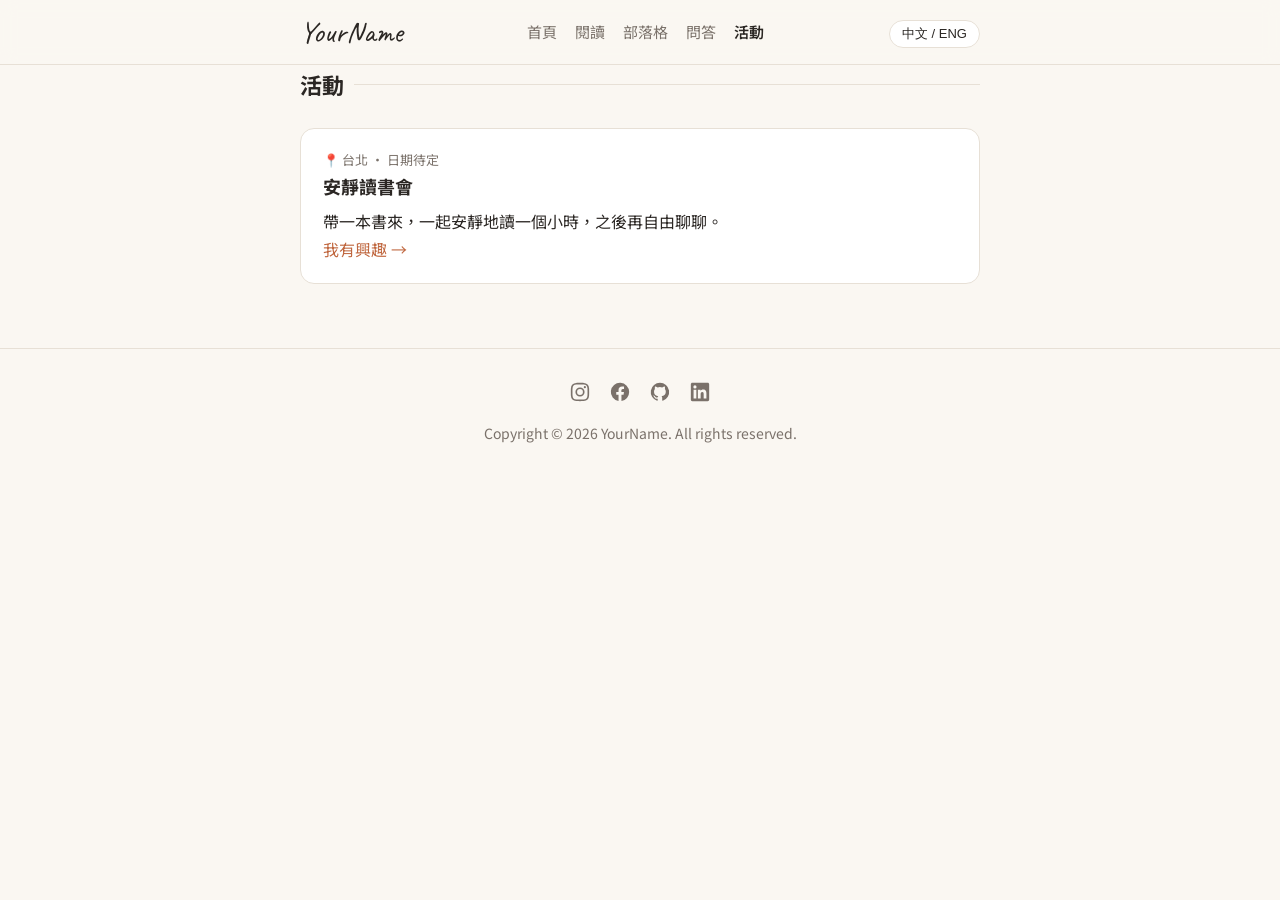
==== activities.html @ 4354df30 "Initial personal website" ====
<!DOCTYPE html>
<html lang="zh-Hant">
<head>
  <meta charset="UTF-8">
  <meta name="viewport" content="width=device-width, initial-scale=1.0">
  <title>Activities · YourName</title>
  <link rel="preconnect" href="https://fonts.googleapis.com">
  <link href="https://fonts.googleapis.com/css2?family=Caveat:wght@600&family=Noto+Sans+TC:wght@400;600;700&display=swap" rel="stylesheet">
  <link rel="stylesheet" href="style.css">
</head>
<body>
  <header></header>

  <main class="container">
    <section class="fade-in">
      <h2><span data-lang="zh">活動</span><span data-lang="en">Activities</span></h2>
      <ul class="list">
        <li class="card">
          <div class="meta">📍 <span data-lang="zh">台北 · 日期待定</span><span data-lang="en">Taipei · Date TBD</span></div>
          <h3>
            <span data-lang="zh">安靜讀書會</span>
            <span data-lang="en">Quiet Reading Club</span>
          </h3>
          <p data-lang="zh">帶一本書來，一起安靜地讀一個小時，之後再自由聊聊。</p>
          <p data-lang="en">Bring a book, read quietly together for an hour, then chat if you like.</p>
          <p><a href="#"><span data-lang="zh">我有興趣 →</span><span data-lang="en">I'm interested →</span></a></p>
        </li>
      </ul>
    </section>
  </main>

  <footer></footer>
  <script src="script.js"></script>
</body>
</html>
---- style.css ----
:root {
  --bg: #faf7f2;
  --surface: #ffffff;
  --text: #2b2724;
  --muted: #7a716a;
  --accent: #c0673f;
  --line: #e7e0d6;
  --max: 720px;
}

@media (prefers-color-scheme: dark) {
  :root {
    --bg: #1b1917;
    --surface: #24211e;
    --text: #ece6df;
    --muted: #a39a91;
    --accent: #e58a5f;
    --line: #38332e;
  }
}

* { box-sizing: border-box; }

html { scroll-behavior: smooth; }

body {
  margin: 0;
  background: var(--bg);
  color: var(--text);
  font-family: "Noto Sans TC", -apple-system, "Segoe UI", sans-serif;
  line-height: 1.75;
}

a { color: var(--accent); text-decoration: none; }
a:hover { text-decoration: underline; }

.container {
  max-width: var(--max);
  margin: 0 auto;
  padding: 0 20px;
}

/* ---------- 語言切換 ---------- */
html[lang="zh-Hant"] [data-lang="en"],
html[lang="en"] [data-lang="zh"] { display: none !important; }

/* ---------- Header ---------- */
header {
  position: sticky;
  top: 0;
  z-index: 10;
  background: color-mix(in srgb, var(--bg) 88%, transparent);
  backdrop-filter: blur(8px);
  border-bottom: 1px solid var(--line);
}

.nav {
  display: flex;
  align-items: center;
  justify-content: space-between;
  gap: 16px;
  height: 64px;
}

.logo {
  font-family: "Caveat", cursive;
  font-size: 30px;
  color: var(--text);
}
.logo:hover { text-decoration: none; }

.nav-links {
  display: flex;
  gap: 18px;
  list-style: none;
  margin: 0;
  padding: 0;
  font-size: 15px;
}
.nav-links a { color: var(--muted); }
.nav-links a.active,
.nav-links a:hover { color: var(--text); text-decoration: none; }
.nav-links a.active { font-weight: 600; }

.lang-toggle {
  border: 1px solid var(--line);
  background: var(--surface);
  color: var(--text);
  border-radius: 999px;
  padding: 4px 12px;
  font-size: 13px;
  cursor: pointer;
  white-space: nowrap;
}

.menu-btn {
  display: none;
  background: none;
  border: none;
  font-size: 22px;
  color: var(--text);
  cursor: pointer;
}

@media (max-width: 640px) {
  .menu-btn { display: block; }
  .nav-links {
    display: none;
    position: absolute;
    top: 64px;
    left: 0;
    right: 0;
    flex-direction: column;
    gap: 0;
    background: var(--bg);
    border-bottom: 1px solid var(--line);
  }
  .nav-links.open { display: flex; }
  .nav-links a { display: block; padding: 12px 20px; }
}

/* ---------- 共用區塊 ---------- */
main { padding: 48px 0 64px; }

section { margin-bottom: 64px; }

h1 { font-size: 30px; line-height: 1.3; margin: 0 0 16px; }
h2 {
  font-size: 22px;
  margin: 0 0 24px;
  display: flex;
  align-items: center;
  gap: 10px;
}
h2::after {
  content: "";
  flex: 1;
  height: 1px;
  background: var(--line);
}

.muted { color: var(--muted); }

.card {
  background: var(--surface);
  border: 1px solid var(--line);
  border-radius: 14px;
  padding: 20px 22px;
}

.fade-in {
  opacity: 0;
  transform: translateY(16px);
  transition: opacity .6s ease, transform .6s ease;
}
.fade-in.visible { opacity: 1; transform: none; }

/* ---------- 自我介紹 ---------- */
.intro {
  display: flex;
  gap: 28px;
  align-items: center;
}
.avatar {
  width: 140px;
  height: 140px;
  flex-shrink: 0;
  border-radius: 50%;
  object-fit: cover;
  background: var(--line);
  border: 4px solid var(--surface);
  box-shadow: 0 4px 20px rgba(0,0,0,.08);
}
@media (max-width: 640px) {
  .intro { flex-direction: column; text-align: center; }
}

/* ---------- 引言 ---------- */
blockquote {
  margin: 0;
  padding: 20px 24px;
  border-left: 4px solid var(--accent);
  background: var(--surface);
  border-radius: 0 12px 12px 0;
  font-style: italic;
}
blockquote cite {
  display: block;
  margin-top: 8px;
  font-size: 14px;
  font-style: normal;
  color: var(--muted);
}

/* ---------- 時間軸 ---------- */
.timeline {
  list-style: none;
  margin: 0;
  padding: 0 0 0 24px;
  border-left: 2px solid var(--line);
}
.timeline li {
  position: relative;
  padding: 0 0 24px 16px;
}
.timeline li::before {
  content: "";
  position: absolute;
  left: -32px;
  top: 8px;
  width: 12px;
  height: 12px;
  border-radius: 50%;
  background: var(--bg);
  border: 2px solid var(--accent);
}
.timeline li.now::before { background: var(--accent); }
.timeline .year {
  font-weight: 700;
  color: var(--accent);
  margin-right: 8px;
}

/* ---------- 最近在做 ---------- */
.grid {
  display: grid;
  grid-template-columns: repeat(auto-fit, minmax(200px, 1fr));
  gap: 16px;
}
.label {
  font-size: 13px;
  color: var(--muted);
  margin-bottom: 4px;
}

/* ---------- 列表頁（閱讀、部落格…） ---------- */
.list { list-style: none; padding: 0; margin: 0; display: grid; gap: 14px; }
.list .meta { font-size: 13px; color: var(--muted); }
.list h3 { margin: 0 0 4px; font-size: 18px; }
.list p { margin: 0; }

details.card summary { cursor: pointer; font-weight: 600; }
details.card p { margin: 12px 0 0; }

/* ---------- Footer ---------- */
footer {
  border-top: 1px solid var(--line);
  padding: 32px 0;
  text-align: center;
  font-size: 14px;
  color: var(--muted);
}
.socials {
  display: flex;
  justify-content: center;
  gap: 18px;
  margin-bottom: 12px;
}
.socials a { color: var(--muted); }
.socials a:hover { color: var(--accent); }
.socials svg { width: 22px; height: 22px; fill: currentColor; }
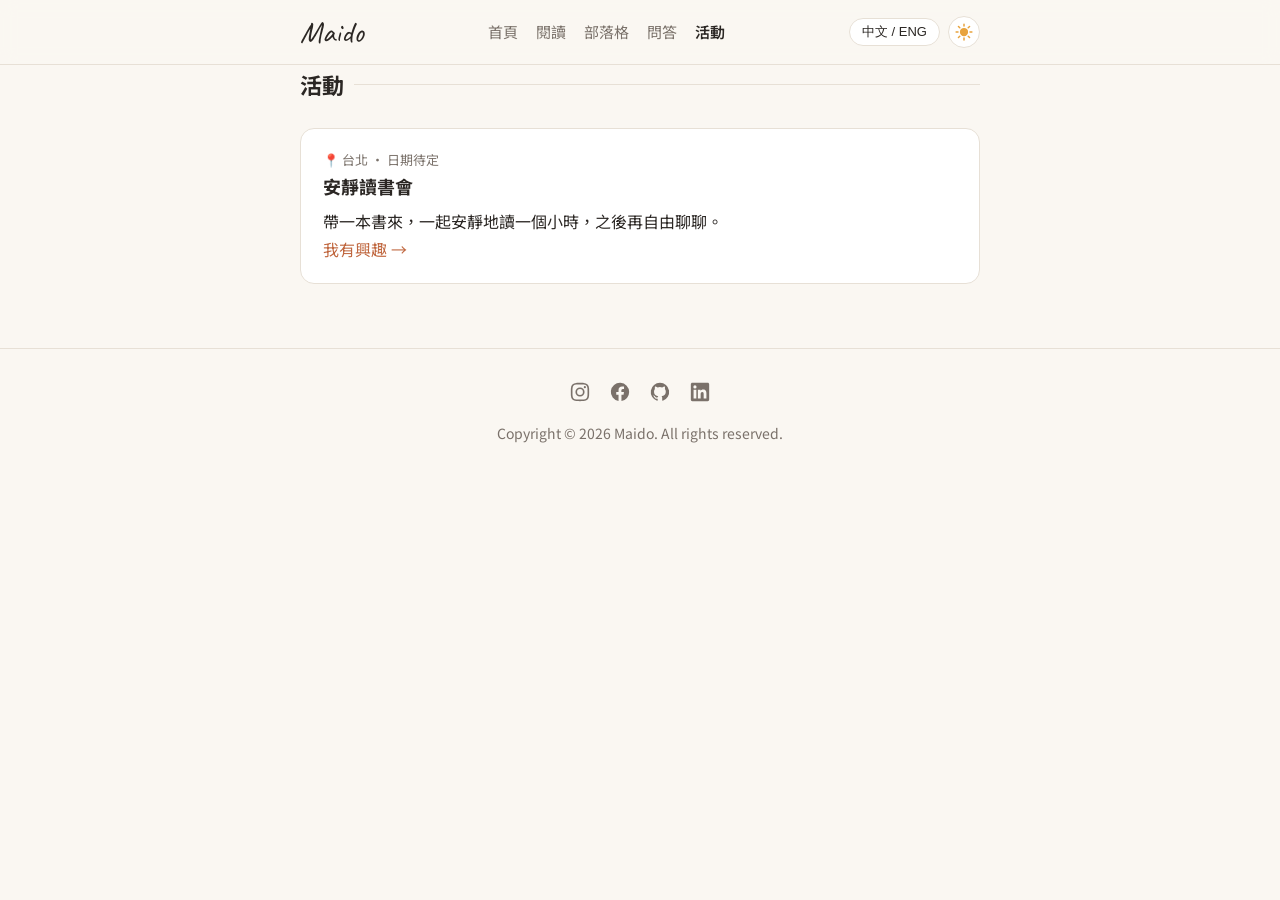
==== commit 7c64a434: "Set site name to Maido" ====
--- a/activities.html
+++ b/activities.html
@@ -3,7 +3,7 @@
 <head>
   <meta charset="UTF-8">
   <meta name="viewport" content="width=device-width, initial-scale=1.0">
-  <title>Activities · YourName</title>
+  <title>Activities · Maido</title>
   <link rel="preconnect" href="https://fonts.googleapis.com">
   <link href="https://fonts.googleapis.com/css2?family=Caveat:wght@600&family=Noto+Sans+TC:wght@400;600;700&display=swap" rel="stylesheet">
   <link rel="stylesheet" href="style.css">
--- a/style.css
+++ b/style.css
@@ -8,8 +8,9 @@
   --max: 720px;
 }
 
+/* 沒按過切換鈕時跟隨系統；按過之後以 data-theme 為準 */
 @media (prefers-color-scheme: dark) {
-  :root {
+  :root:not([data-theme="light"]) {
     --bg: #1b1917;
     --surface: #24211e;
     --text: #ece6df;
@@ -18,6 +19,16 @@
     --line: #38332e;
   }
 }
+:root[data-theme="dark"] {
+  --bg: #1b1917;
+  --surface: #24211e;
+  --text: #ece6df;
+  --muted: #a39a91;
+  --accent: #e58a5f;
+  --line: #38332e;
+}
+
+body { transition: background-color .3s ease, color .3s ease; }
 
 * { box-sizing: border-box; }
 
@@ -92,6 +103,38 @@
   cursor: pointer;
   white-space: nowrap;
 }
+
+.nav-actions {
+  display: flex;
+  align-items: center;
+  gap: 8px;
+}
+
+/* ---------- 日月切換 ---------- */
+.theme-toggle {
+  position: relative;
+  width: 32px;
+  height: 32px;
+  border: 1px solid var(--line);
+  background: var(--surface);
+  color: var(--text);
+  border-radius: 50%;
+  cursor: pointer;
+  overflow: hidden;
+  padding: 0;
+}
+.theme-toggle svg {
+  position: absolute;
+  inset: 0;
+  margin: auto;
+  width: 18px;
+  height: 18px;
+  transition: transform .5s ease, opacity .3s ease;
+}
+.theme-toggle .sun { color: #e8a33d; }
+.theme-toggle .moon { color: #f2d98a; opacity: 0; transform: rotate(-90deg) scale(.4); }
+.theme-toggle.is-dark .sun { opacity: 0; transform: rotate(90deg) scale(.4); }
+.theme-toggle.is-dark .moon { opacity: 1; transform: none; }
 
 .menu-btn {
   display: none;
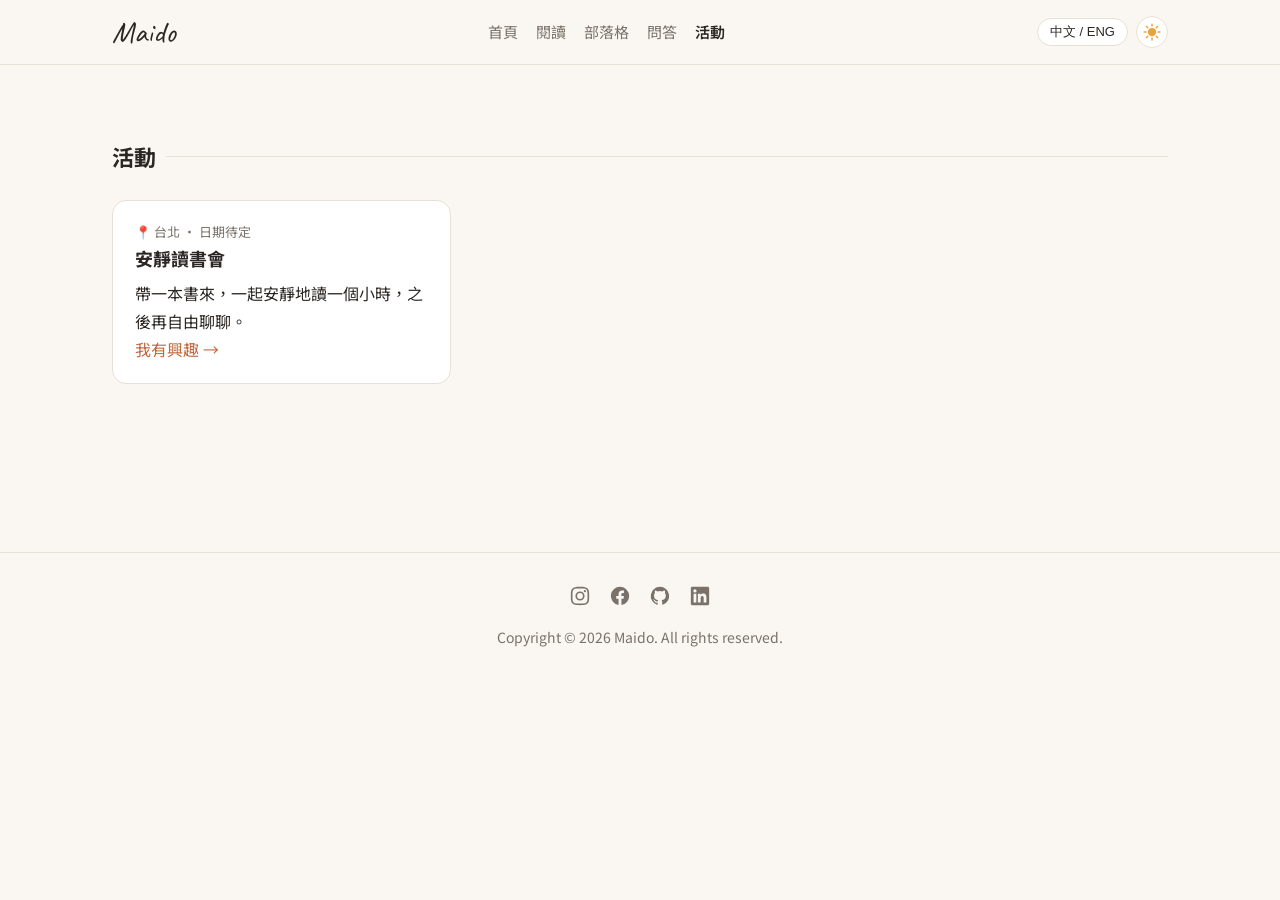
==== commit a3fd2b72: "Add navy favicon with Caveat M" ====
--- a/activities.html
+++ b/activities.html
@@ -6,6 +6,9 @@
   <title>Activities · Maido</title>
   <link rel="preconnect" href="https://fonts.googleapis.com">
   <link href="https://fonts.googleapis.com/css2?family=Caveat:wght@600&family=Noto+Sans+TC:wght@400;600;700&display=swap" rel="stylesheet">
+  <link rel="icon" href="favicon.svg" type="image/svg+xml">
+  <link rel="icon" href="apple-touch-icon.png" type="image/png">
+  <link rel="apple-touch-icon" href="apple-touch-icon.png">
   <link rel="stylesheet" href="style.css">
 </head>
 <body>
--- a/style.css
+++ b/style.css
@@ -5,7 +5,7 @@
   --muted: #7a716a;
   --accent: #c0673f;
   --line: #e7e0d6;
-  --max: 720px;
+  --max: 1120px;
 }
 
 /* 沒按過切換鈕時跟隨系統；按過之後以 data-theme 為準 */
@@ -48,7 +48,10 @@
 .container {
   max-width: var(--max);
   margin: 0 auto;
-  padding: 0 20px;
+  padding: 0 32px;
+}
+@media (max-width: 640px) {
+  .container { padding: 0 16px; }
 }
 
 /* ---------- 語言切換 ---------- */
@@ -163,11 +166,17 @@
 }
 
 /* ---------- 共用區塊 ---------- */
-main { padding: 48px 0 64px; }
-
-section { margin-bottom: 64px; }
-
-h1 { font-size: 30px; line-height: 1.3; margin: 0 0 16px; }
+main.container { padding-top: 72px; padding-bottom: 96px; }
+@media (max-width: 640px) {
+  main.container { padding-top: 40px; padding-bottom: 64px; }
+}
+
+section { margin-bottom: 72px; }
+
+h1 { font-size: 42px; line-height: 1.25; margin: 0 0 20px; }
+@media (max-width: 640px) {
+  h1 { font-size: 30px; }
+}
 h2 {
   font-size: 22px;
   margin: 0 0 24px;
@@ -201,12 +210,14 @@
 /* ---------- 自我介紹 ---------- */
 .intro {
   display: flex;
-  gap: 28px;
+  gap: 56px;
   align-items: center;
-}
+  font-size: 18px;
+}
+.intro p { max-width: 60ch; }
 .avatar {
-  width: 140px;
-  height: 140px;
+  width: 220px;
+  height: 220px;
   flex-shrink: 0;
   border-radius: 50%;
   object-fit: cover;
@@ -215,7 +226,21 @@
   box-shadow: 0 4px 20px rgba(0,0,0,.08);
 }
 @media (max-width: 640px) {
-  .intro { flex-direction: column; text-align: center; }
+  .intro { flex-direction: column; text-align: center; gap: 24px; font-size: 16px; }
+  .avatar { width: 150px; height: 150px; }
+}
+
+/* ---------- 首頁左右兩欄（電腦版） ---------- */
+.two-col {
+  display: grid;
+  grid-template-columns: 3fr 2fr;
+  gap: 56px;
+  align-items: start;
+}
+.two-col .grid { grid-template-columns: 1fr; }
+@media (max-width: 900px) {
+  .two-col { grid-template-columns: 1fr; gap: 0; }
+  .two-col .grid { grid-template-columns: repeat(auto-fit, minmax(200px, 1fr)); }
 }
 
 /* ---------- 引言 ---------- */
@@ -277,7 +302,18 @@
 }
 
 /* ---------- 列表頁（閱讀、部落格…） ---------- */
-.list { list-style: none; padding: 0; margin: 0; display: grid; gap: 14px; }
+.list {
+  list-style: none;
+  padding: 0;
+  margin: 0;
+  display: grid;
+  grid-template-columns: repeat(auto-fill, minmax(320px, 1fr));
+  gap: 20px;
+}
+@media (max-width: 640px) {
+  .list { grid-template-columns: 1fr; }
+}
+.list.single { grid-template-columns: 1fr; max-width: 820px; }
 .list .meta { font-size: 13px; color: var(--muted); }
 .list h3 { margin: 0 0 4px; font-size: 18px; }
 .list p { margin: 0; }
